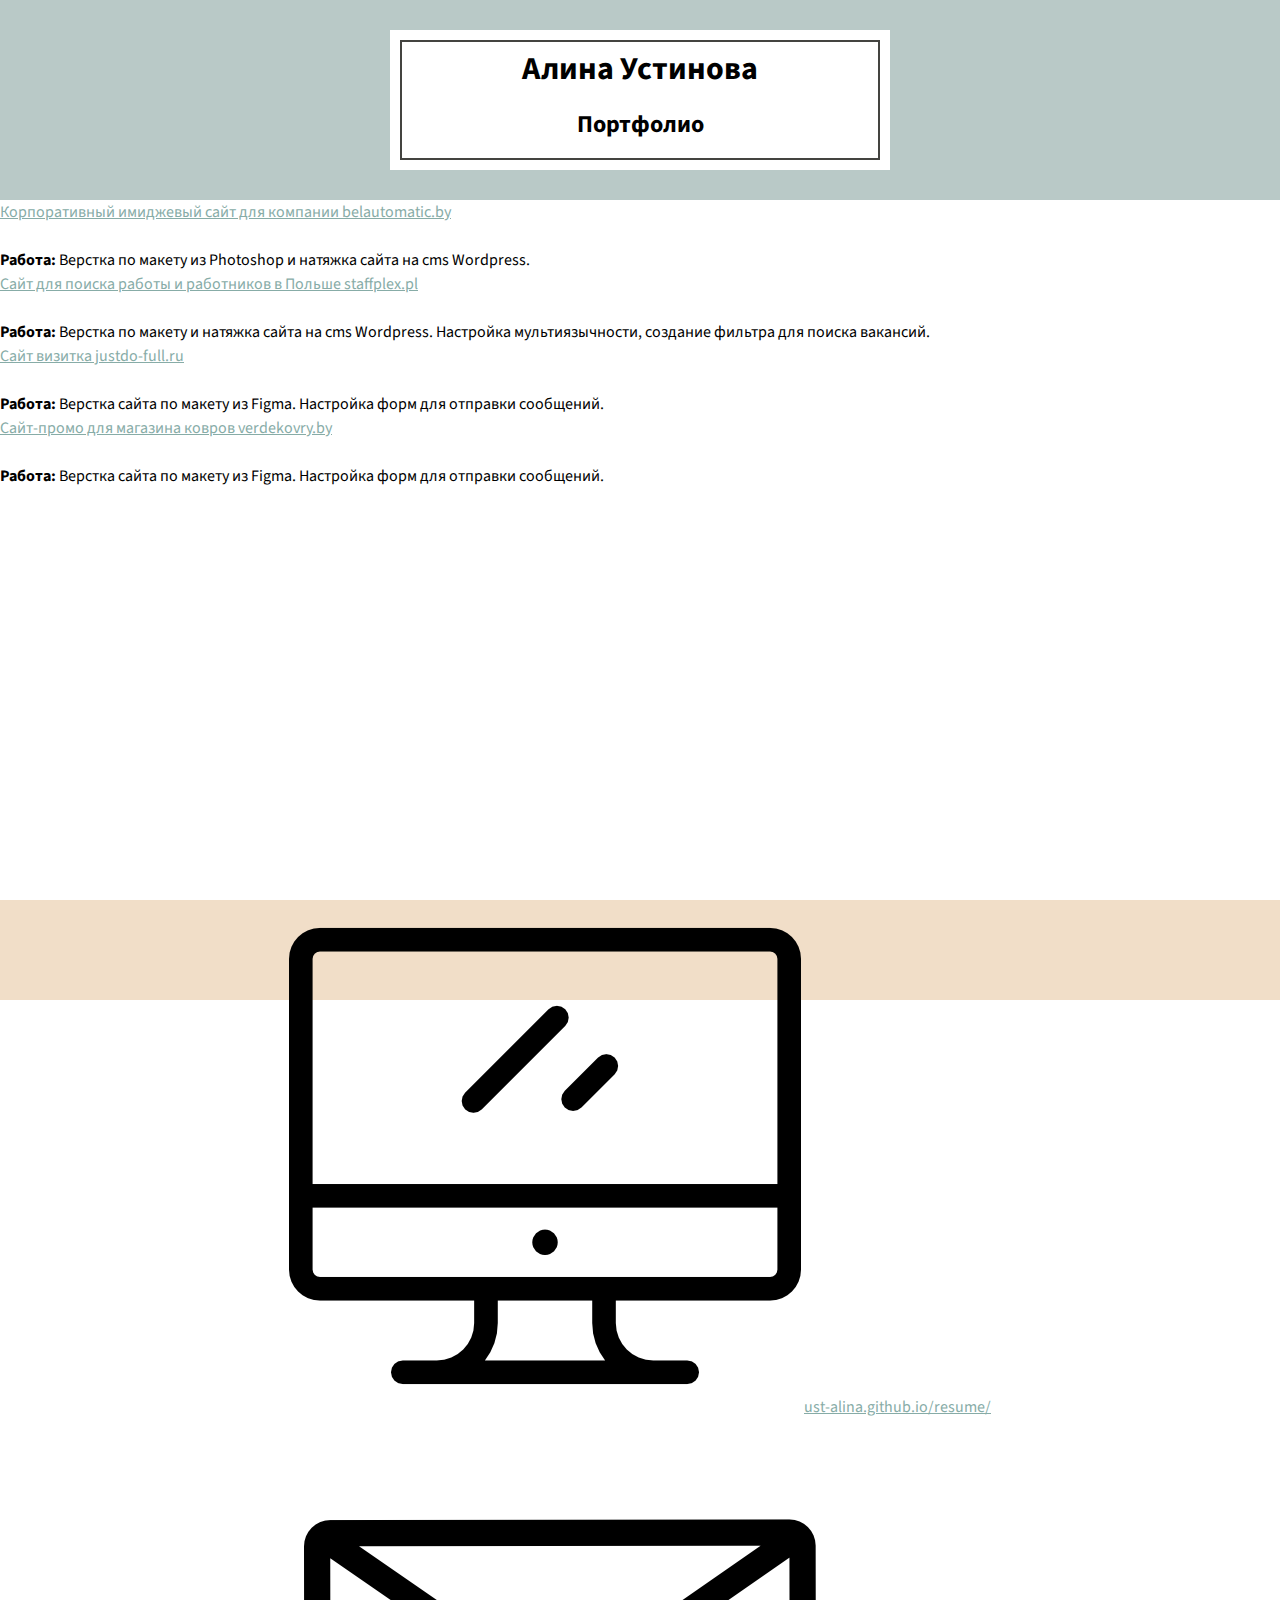
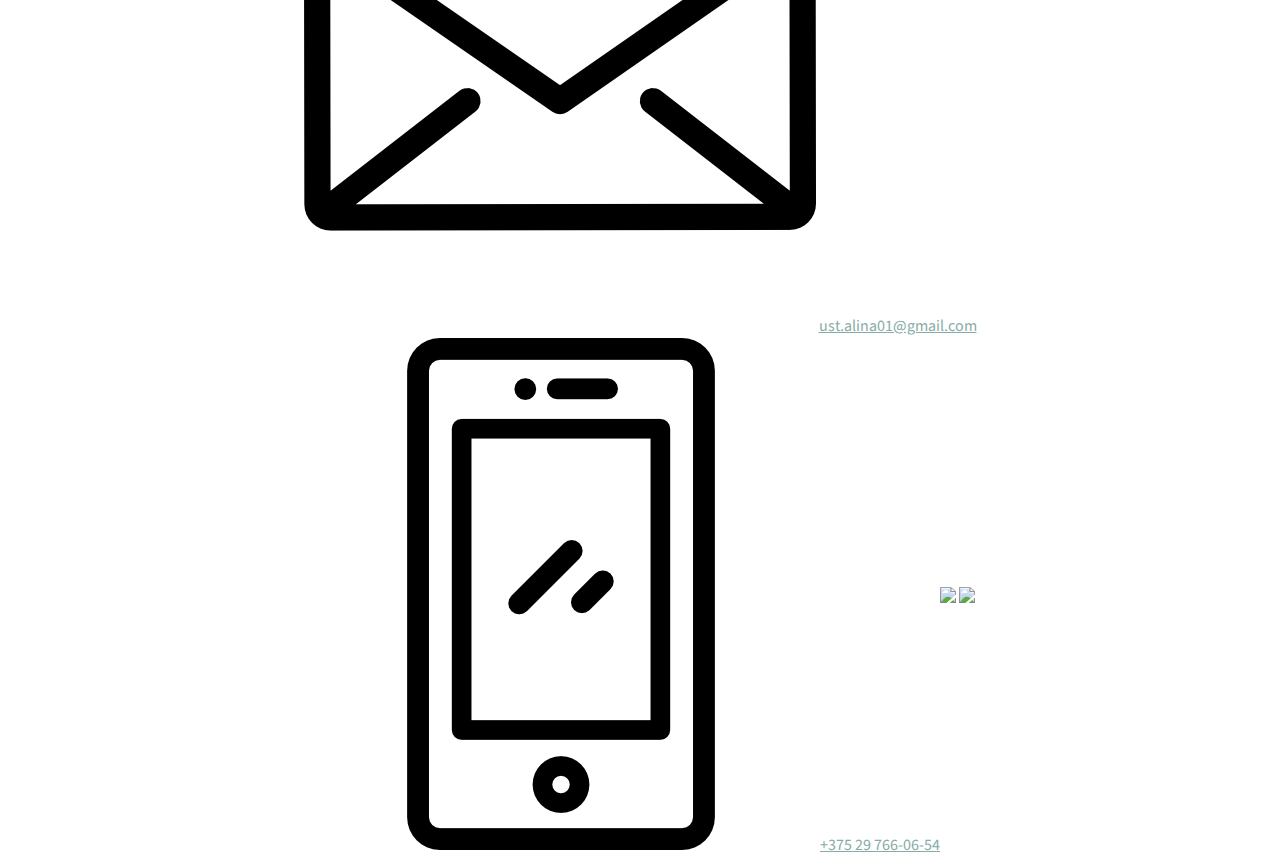
==== portfolio.html @ 578d39a0 "Add files via upload" ====
<!DOCTYPE html>
<html>
    <head>
        <title>Устинова Алина</title>
        <meta name="viewport" content="width=device-width, initial-scale=1">
        <link rel="stylesheet" href="css/style.css" type="text/css" />
        <link href="https://fonts.googleapis.com/css2?family=Source+Sans+Pro:wght@300;400;600&display=swap" rel="stylesheet">
        <link rel="shortcut icon" href="img/favicon.png" type="image/png">
    </head>
    <body>
    <div class="resume">
        <div class="header flex-container">
            <div class="header__box flex-container">
                <div class="header__title">
                    <h1>Алина Устинова</h1>
                    <h2>Портфолио</h2>
                </div>
            </div>
        </div>
        <div class="portfolio__body">

          <div class="portfolio_container">

            <div class="portfolio_block">
              <div class="portfolio_block_title"><a href="https://belautomatic.by/" target="_blank" rel="nofollow">Корпоративный имиджевый сайт для компании belautomatic.by</a></div>
              <img src="img/portfolio/belautomatic.png" alt="" />
              <div class="portfolio_block_text">
                <strong>Работа:</strong> Верстка по макету из Photoshop и натяжка сайта на cms Wordpress.
              </div>
            </div>

            <div class="portfolio_block">
              <div class="portfolio_block_title"><a href="https://staffplex.pl/" target="_blank" rel="nofollow">Сайт для поиска работы и работников в Польше staffplex.pl</a></div>
              <img src="img/portfolio/staffplex.png" alt="" />
              <div class="portfolio_block_text">
                <strong>Работа:</strong> Верстка по макету и натяжка сайта на cms Wordpress. Настройка мультиязычности, создание фильтра для поиска вакансий.
              </div>
            </div>

            <div class="portfolio_block">
              <div class="portfolio_block_title"><a href="https://justdo-full.ru/" target="_blank" rel="nofollow">Сайт визитка justdo-full.ru</a></div>
              <img src="img/portfolio/just-do.png" alt="" />
              <div class="portfolio_block_text">
                <strong>Работа:</strong> Верстка сайта по макету из Figma. Настройка форм для отправки сообщений.
              </div>
            </div>

            <div class="portfolio_block">
              <div class="portfolio_block_title"><a href="https://verdekovry.by/" target="_blank" rel="nofollow">Сайт-промо для магазина ковров verdekovry.by</a></div>
              <img src="img/portfolio/verde.png" alt="" />
              <div class="portfolio_block_text">
                <strong>Работа:</strong> Верстка сайта по макету из Figma. Настройка форм для отправки сообщений.
              </div>
            </div>
          </div>
        </div>

    </div>
    <div class="footer flex-container portfolio_footer">

      <div class="footer_contacts_wrap">
      <div class="footer_contacts flex-container">

            <div class="footer_contacts_block">
              <img src="img/monitor.png"/>
              <a href="https://ust-alina.github.io/resume/">ust-alina.github.io/resume/</a>
            </div>



            <div class="footer_contacts_block">
              <img src="img/envelope.png"/></td>
              <a href="mailto:ust.alina01@gmail.com">ust.alina01@gmail.com</a>
            </div>
        </div>

        <div class="footer_contacts flex-container">
            <div class="footer_contacts_block">
              <img src="img/smartphone.png"/>
              <a href="tel:+375297660654">+375 29 766-06-54</a>
            </div>

            <div class="footer_contacts_block">
              <a href="https://t.me/ustalina" target="_blank" rel="nofollow"><img src="img/portfolio/telegram.png"/></a>
              <a href="viber://chat?number=%2B375297660654" target="_blank" rel="nofollow"><img src="img/portfolio/viber.png"/></a>
            </div>


      </div>
      </div>

    </div>
    </body>
</html>
---- css/style.css ----
* {
    margin: 0;
    padding: 0;
    box-sizing: border-box;
    font-family: 'Source Sans Pro', sans-serif;
    line-height: 24px;
}

html, body {
    height: 100%;
}

.resume {
    max-width: 100%;
    flex: 1 0 auto;
    min-height: 100%;
    display: flex;
	flex-direction: column;
}

.resume__body {
    max-width: 1200px;
    padding: 0 10px;
    margin: auto;
    flex: 1 0 auto;
}

.flex-container {
    display: flex;
    justify-content: center;
    flex-wrap: wrap;
    align-items: center;
}

.header {
    background-color: #b9c9c7;
    width: 100%;
    height: 200px;
}

.header__box {
    background-color: #ffffff;
    width: 500px;
    height: 140px;
}

.header__title {
    border: solid 2px #444440;
    width: 480px;
    height: 120px;
    text-align: center;
}

.header__title, h1, h2 {
    line-height: 55px;
}


.about {
    height: auto;
    justify-content: space-between;
    align-items: flex-start;
    width: 100%;
    margin: 40px 0;
}

.about__text h3 {
    text-align: center;
    line-height: 38px;
    
}


.about__box, .about__photo, .about__contacts {
    width: 33.33%;
}

.photo__box {
    width: 200px;
    height: 200px;
    overflow:hidden;
    position: relative;
    border-radius: 50% ;
    padding: 30px;
}

.about__photo img {
    width: 200px;
    height: auto;
    position:absolute;
    top: 50%;
    left: 50%;
    transform: translate(-50%, -50%);
}

a {
    color:#87aca7;
}

td {
    font-weight: 600;
    padding: 8px;
}

.about__contacts img {
    width: 28px;
}

.border1 {
    width: 100%;
}

.title {
    width: 30%;
    height: 50px;
    border: solid 2px #444440;
    font-size: 20px;
}

.title__pink {
    background-color: #f1dec8;
    border: none;
}

.mobile {
    display: none;
}

.border1 hr {
    border: none; 
    background-color: #444440; 
    color:  #444440; 
    height: 3px;
    width: 5%;
}

.skills {
    width: 100%;
    height: auto;
}

.skills ul {
    list-style-type: none;
    text-align: center;
}

.skills__education ul {
    list-style-type: circle;
}

.skills li {
    line-height: 28px;

}    

.skills__education {
    margin: 40px 0;
    width: 33.33%;
}

.skills__education ul {
    text-align: left;
    padding: 20px;
}

.skills__box {
    margin: 40px 0;
    width: 33.33%;
}

.skills__example {
    margin: 40px 0;
    width: 33.33%;
}

.border2 {
    width: 100%;
}

.border2 hr {
    border: none; 
    background-color: #444440; 
    color:  #444440; 
    height: 3px;
    width: 35%;
}

.experience {
    margin: 40px 0;
    width: 100%;
}

.experience ul {
    list-style-type: circle;
    padding: 0 0 0 15px;
}

.footer {
    background-color: #f1dec8;
    height: 100px;
    width: 100%;
    flex: 0 0 auto;
}

  
/* Portrait tablets and small desktops */
@media (min-width: 768px) and (max-width: 991px) {
    .about, .skills, .experience {
        justify-content: center;
        margin: 10px 0;
    }
    .about__box {
        order: -2;
    }
    .about__photo {
        order: -3;
        width: 100%;
    }
    .about__contacts {
        order: -1;
    }
    hr {
        display: none;
    }

    .skills {
        align-items: stretch;
    }

    .skills__education {
        width: 100%;
    }

    .skills__box, .skills__example{
        width: 50%;
        align-items: flex-start;
    }

    .mobile {
        display: flex;
    }

    .title {
        width:100%;
    }

    .desktop {
        display: none;
    }

}

/* Landscape phones and portrait tablets */
@media (max-width: 767px) {
    .header__box {
        width: 400px;
    }

    .header__title {
        width: 380px;
    }

    .about, .skills, .experience {
        align-items: flex-start;
    }
    .about__box {
        order: -2;
        width: 100%;
    }
    .about__photo {
        order: -3;
        width: 100%;
    }
    .about__contacts {
        order: -1;
        width: 100%;
    }

    .mobile {
        display: flex;
    }

    .desktop {
        display: none;
    }

    .about__text {
        width: 100%;
        padding: 0 20px;
    }

    .skills__education, .skills__box, .skills__example {
        width: 100%;  
        margin: 20px 0;
    }

    .skills .title {
        margin: 0 0 20px 0;
    }

    .title {
        width:100%;
    }
     
    hr {
        display: none;
    }

    .experience {
        margin: 20px 0;
    }
}


@media (max-width: 480px) {
    .header__box {
        width: 240px;
        height: 100px;
    }

    .header__title {
        width: 220px;
        height: auto;
    }

    .header__title h1 {
        font-size: 22px;
        line-height: 38px;
    }

    .header__title h2 {
        font-size: 18px;
        line-height: 36px;
    }

    .title {
        width:80%;
    }

}
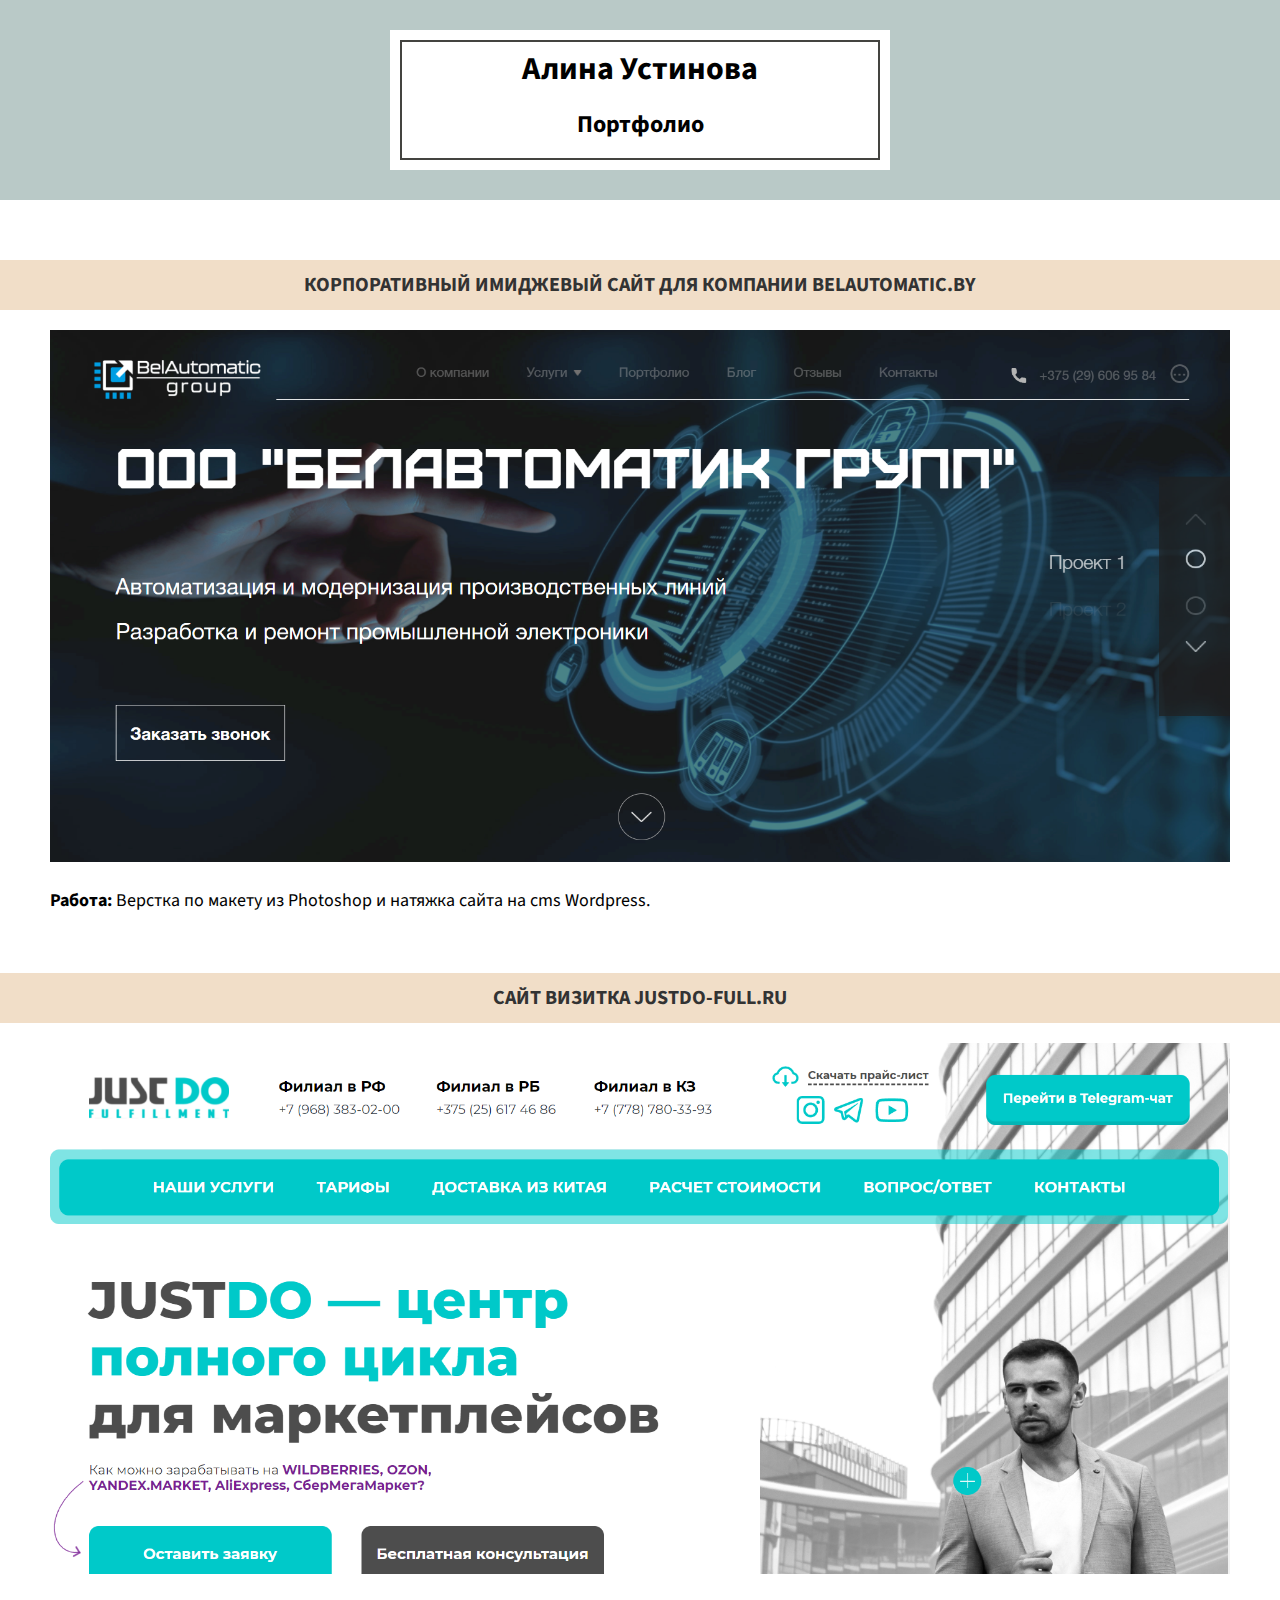
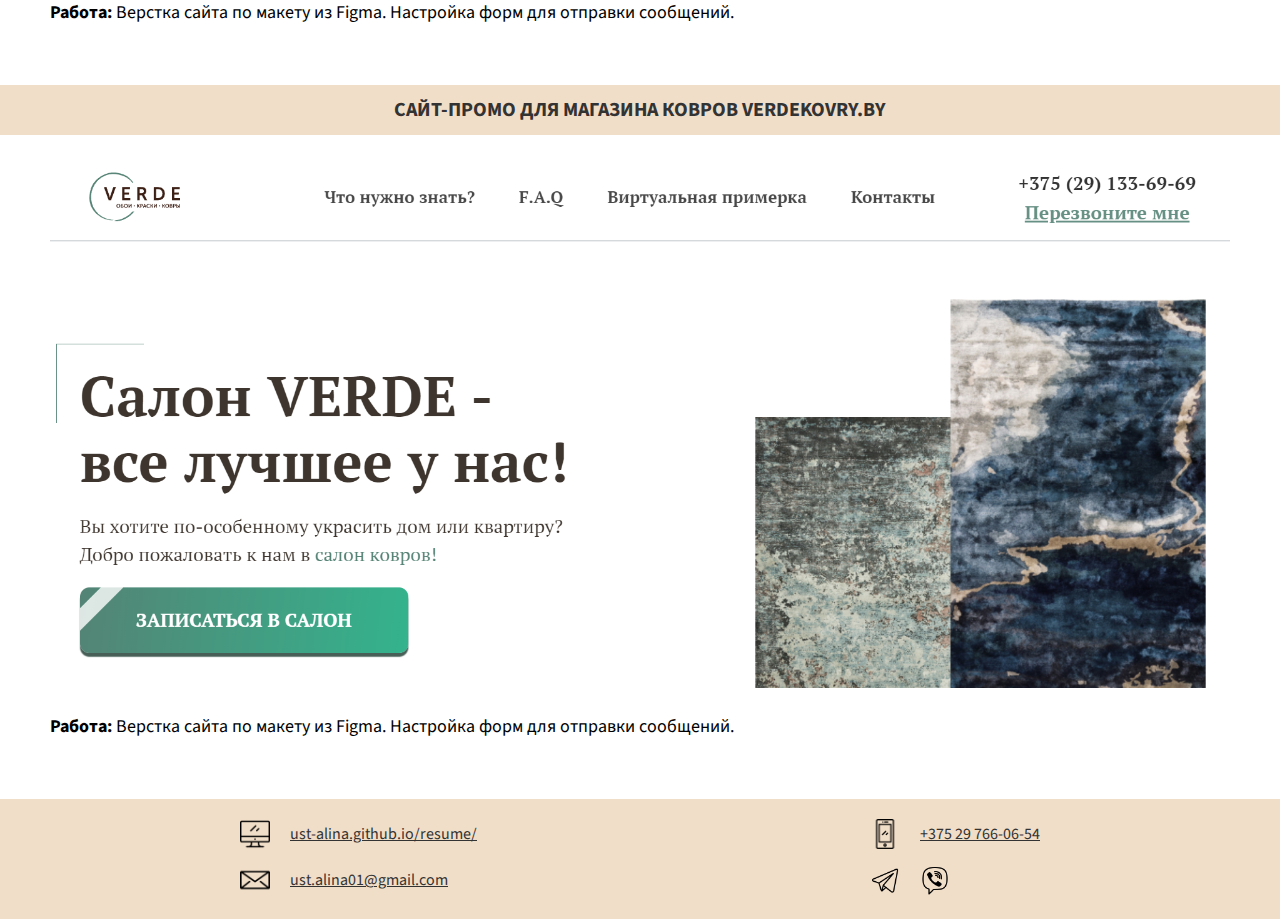
==== commit 02dfa3ce: "Update portfolio.html" ====
--- a/portfolio.html
+++ b/portfolio.html
@@ -29,13 +29,7 @@
               </div>
             </div>
 
-            <div class="portfolio_block">
-              <div class="portfolio_block_title"><a href="https://staffplex.pl/" target="_blank" rel="nofollow">Сайт для поиска работы и работников в Польше staffplex.pl</a></div>
-              <img src="img/portfolio/staffplex.png" alt="" />
-              <div class="portfolio_block_text">
-                <strong>Работа:</strong> Верстка по макету и натяжка сайта на cms Wordpress. Настройка мультиязычности, создание фильтра для поиска вакансий.
-              </div>
-            </div>
+         
 
             <div class="portfolio_block">
               <div class="portfolio_block_title"><a href="https://justdo-full.ru/" target="_blank" rel="nofollow">Сайт визитка justdo-full.ru</a></div>
--- a/css/style.css
+++ b/css/style.css
@@ -67,7 +67,7 @@
 .about__text h3 {
     text-align: center;
     line-height: 38px;
-    
+
 }
 
 
@@ -127,9 +127,9 @@
 }
 
 .border1 hr {
-    border: none; 
-    background-color: #444440; 
-    color:  #444440; 
+    border: none;
+    background-color: #444440;
+    color:  #444440;
     height: 3px;
     width: 5%;
 }
@@ -151,7 +151,7 @@
 .skills li {
     line-height: 28px;
 
-}    
+}
 
 .skills__education {
     margin: 40px 0;
@@ -178,9 +178,9 @@
 }
 
 .border2 hr {
-    border: none; 
-    background-color: #444440; 
-    color:  #444440; 
+    border: none;
+    background-color: #444440;
+    color:  #444440;
     height: 3px;
     width: 35%;
 }
@@ -197,12 +197,12 @@
 
 .footer {
     background-color: #f1dec8;
-    height: 100px;
+    height: 120px;
     width: 100%;
     flex: 0 0 auto;
 }
 
-  
+
 /* Portrait tablets and small desktops */
 @media (min-width: 768px) and (max-width: 991px) {
     .about, .skills, .experience {
@@ -290,7 +290,7 @@
     }
 
     .skills__education, .skills__box, .skills__example {
-        width: 100%;  
+        width: 100%;
         margin: 20px 0;
     }
 
@@ -301,7 +301,7 @@
     .title {
         width:100%;
     }
-     
+
     hr {
         display: none;
     }
@@ -338,3 +338,148 @@
     }
 
 }
+
+
+/*--ПОРТФОЛИО---*/
+
+.portfolio__body {
+  overflow: hidden;
+}
+
+.portfolio_container {
+  max-width: 1200px;
+    padding: 0 10px;
+    margin: 0 auto 60px;
+    flex: 1 0 auto;
+
+}
+
+.portfolio_block_title {
+  font-size: 20px;
+  height: 50px;
+  width: 100vw;
+  margin-left: calc((-100vw + 1180px)/2);
+  line-height: 50px;
+  background-color: #f1dec8;
+  text-align: center;
+  text-transform: uppercase;
+  font-weight: bold;
+
+
+}
+
+.portfolio_block {
+  margin-top: 60px;
+}
+
+
+.portfolio_block_title a {
+  color: #333;
+  text-decoration: none;
+}
+
+.portfolio_block_title a:hover {
+  text-decoration: underline;
+}
+
+.portfolio_block img {
+  width: 100%;
+  height: auto;
+  margin-top: 20px;
+}
+
+.portfolio_block_text {
+  margin-top: 20px;
+  font-size: 18px;
+}
+
+.footer_contacts_wrap {
+   max-width: 800px;
+   width: 100%;
+   margin: 0 auto;
+   display: flex;
+   justify-content: space-between;
+}
+
+
+.footer_contacts {
+  display: flex;
+  flex-direction: column;
+  align-items: flex-start;
+  height: 100%;
+  padding-top: 20px;
+}
+
+.footer_contacts_block {
+  display: flex;
+  align-items: center;
+  margin-bottom: 16px;
+}
+
+.footer_contacts_block img {
+  width: 30px;
+  height: auto;
+  margin-right: 20px;
+}
+
+.portfolio_footer a {
+  color: #333;
+}
+
+.portfolio_footer a:hover {
+  text-decoration: none;
+}
+
+@media (max-width: 1200px) {
+
+  .portfolio_block_title {
+    font-size: 18px;
+    height: auto;
+    width: 100vw;
+    margin-left: -10px;
+    line-height: 30px;
+    padding: 10px 0;
+    background-color: #f1dec8;
+    text-align: center;
+    text-transform: uppercase;
+    font-weight: bold;
+
+
+  }
+}
+
+@media (max-width: 600px) {
+  .portfolio_block_title {
+    font-size: 16px;
+    height: auto;
+    width: 100vw;
+    margin-left: -10px;
+    line-height: 24px;
+    padding: 10px 0;
+    background-color: #f1dec8;
+    text-align: center;
+    text-transform: uppercase;
+    font-weight: bold;
+
+
+  }
+
+  .portfolio_block_text {
+    margin-top: 20px;
+    font-size: 14px;
+  }
+
+  .portfolio_footer {
+    height: auto;
+    padding: 14px;
+  }
+
+  .footer_contacts_wrap {
+    flex-wrap: wrap;
+  }
+
+  .footer_contacts {
+    width: 100%;
+    padding: 0;
+  }
+}
